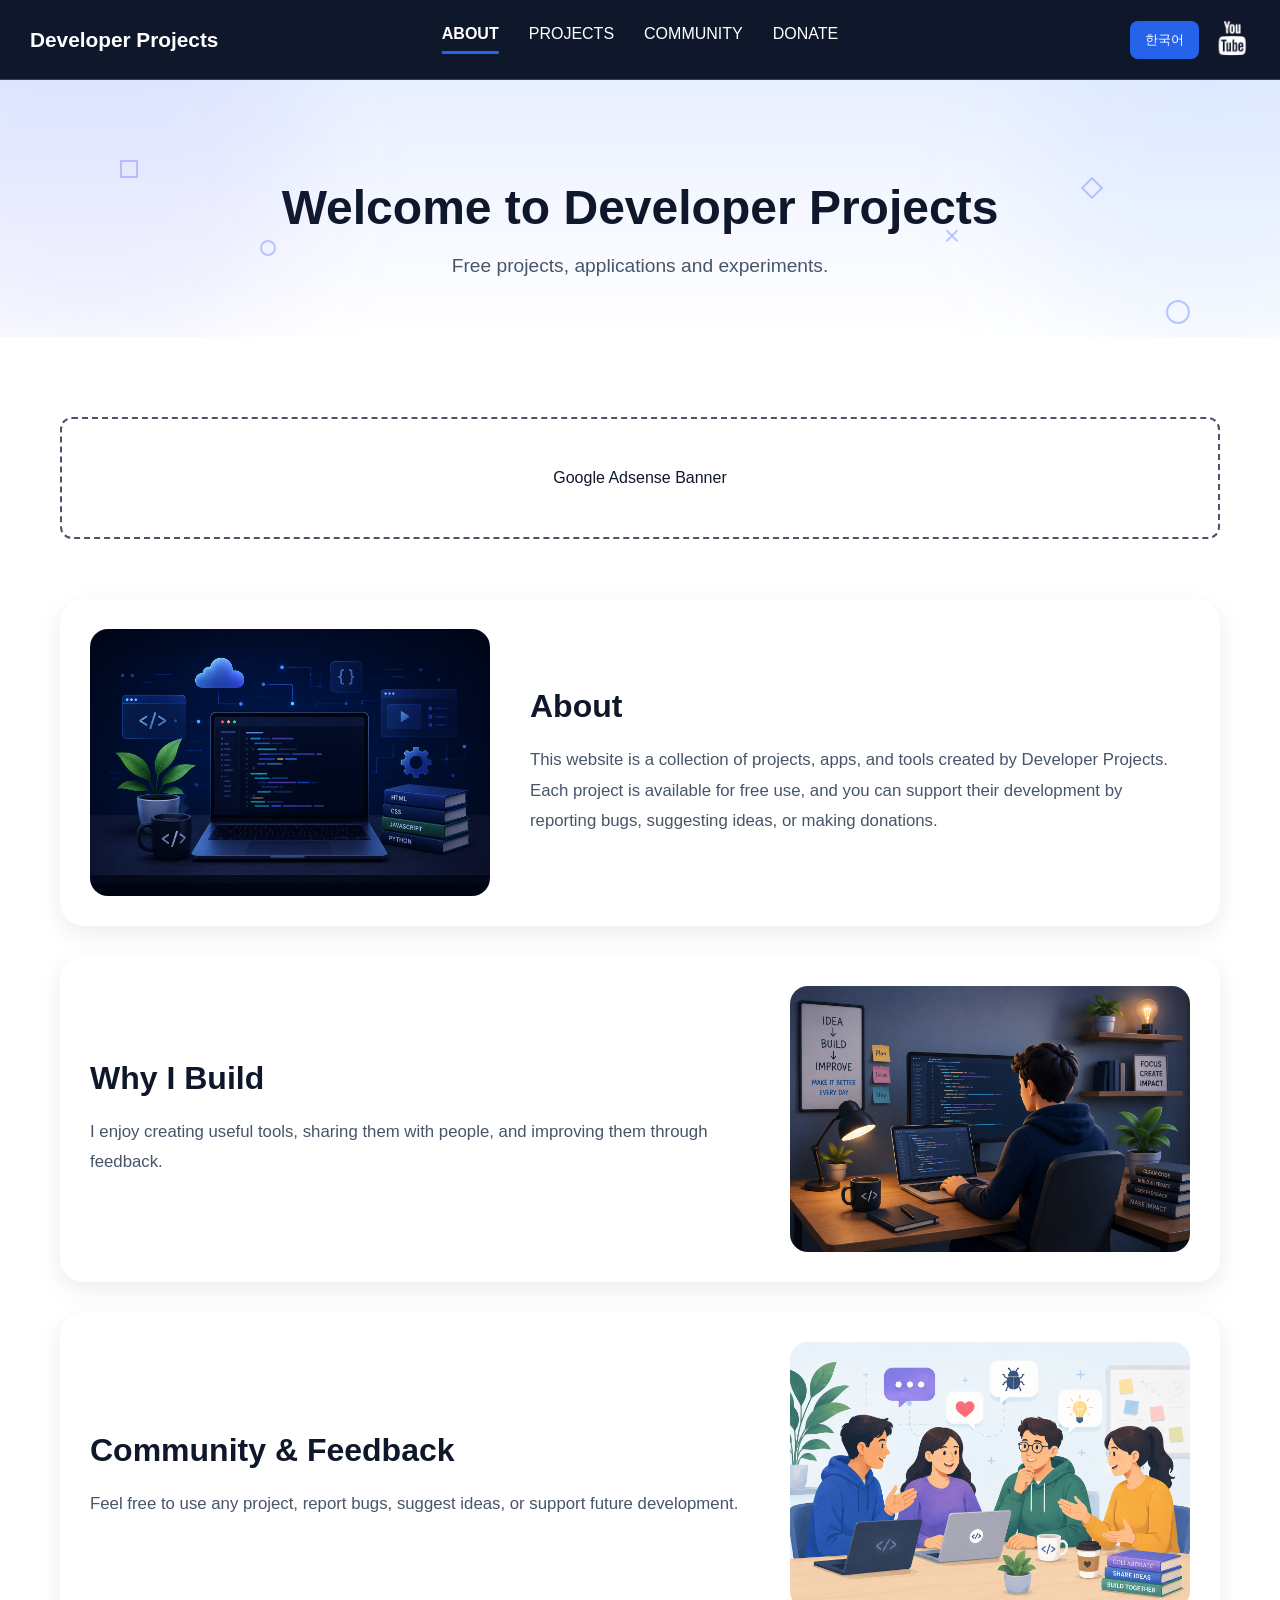
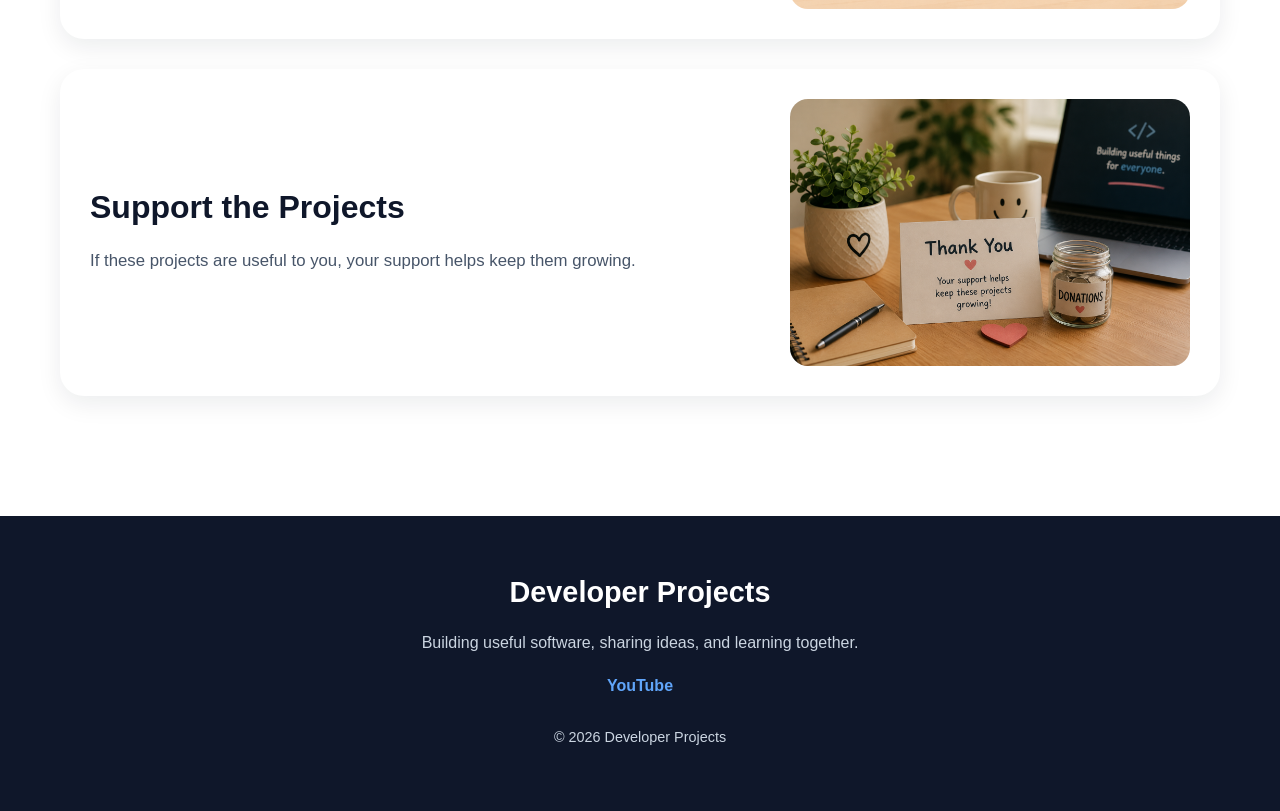
==== index.html @ 78e4c07b "first commit" ====
<!DOCTYPE html>
<html lang="en">

<head>
    <meta charset="UTF-8">
    <meta name="viewport" content="width=device-width, initial-scale=1.0">

    <title>Developer Projects</title>

    <meta name="description" content="Developer Projects - Free applications, tools, experiments and open projects.">

    <meta name="keywords" content="Developer Projects, PhotoStudio, PhotoGroove, GPay, CocoKorea, Software, Tools">

    <link rel="stylesheet" href="assets/css/style.css">
    <link rel="stylesheet" href="assets/css/header.css">
    <link rel="stylesheet" href="assets/css/responsive.css">
</head>

<body>

    <header class="header">

        <button class="mobile-menu-btn" id="mobileMenuBtn">
            ☰
        </button>

        <div class="logo-area">

            <h1 class="site-title">
                Developer Projects
            </h1>

        </div>

        <nav class="nav">

            <a href="index.html" class="active" id="navAbout">
                ABOUT
            </a>

            <a href="projects.html" id="navProjects">
                PROJECTS
            </a>

            <a href="community.html" id="navCommunity">
                COMMUNITY
            </a>

            <a href="donate.html" id="navDonate">
                DONATE
            </a>

        </nav>

        <div class="header-right">

            <button id="languageBtn">
                한국어
            </button>

            <a href="https://www.youtube.com/channel/UCwv8SQlEOPyb59Xp7Ze8T_w" target="_blank" class="youtube-link">
                <img src="assets/images/youtube-logo.png" alt="YouTube" class="youtube-logo">
            </a>

        </div>

    </header>

    <section class="hero">

        <div class="hero-decoration">

            <span class="shape shape1"></span>
            <span class="shape shape2"></span>
            <span class="shape shape3"></span>
            <span class="shape shape4"></span>
            <span class="shape shape5">×</span>

        </div>

        <h2 id="heroTitle">
            Welcome to Developer Projects
        </h2>

        <p id="heroText">

            Free projects, applications and experiments.

        </p>

    </section>

    <main>

        <section class="ad-section">

            <div class="ad-placeholder">

                Google Adsense Banner

            </div>

        </section>

        <section class="about-section">

            <div class="about-card">

                <div class="about-image">

                    <img src="assets/images/about/about-main.jpg" alt="Developer Projects">

                </div>

                <div class="about-content">

                    <h3 id="aboutTitle">
                        About Developer Projects
                    </h3>

                    <p id="aboutText">

                        Developer Projects is a collection of applications,
                        tools, experiments and ideas shared with everyone.

                    </p>

                </div>

            </div>

        </section>

        <section class="mission-section">

            <a href="projects.html" class="mission-card">

                <div class="mission-content">

                    <h3 id="missionTitle">
                        Why I Build
                    </h3>

                    <p id="missionText">
                        I enjoy creating useful tools,
                        sharing them with people,
                        and improving them through feedback.
                    </p>

                </div>

                <div class="mission-image">
                    <img src="assets/images/about/mission.jpg" alt="Why I Build">
                </div>

            </a>

        </section>

        <section class="community-section">

            <a href="community.html" class="community-card">

                <div class="community-content">

                    <h3 id="communityTitle">
                        Community & Feedback
                    </h3>

                    <p id="communityText">
                        Feel free to use any project,
                        report bugs,
                        suggest ideas,
                        or support future development.
                    </p>

                </div>

                <div class="community-image">
                    <img src="assets/images/about/community.jpg" alt="Community">
                </div>

            </a>

        </section>

        <section class="donate-section">

            <a href="donate.html" class="donate-card">

                <div class="donate-content">

                    <h3 id="donateSectionTitle">
                        Support the Projects
                    </h3>

                    <p id="donateSectionText">
                        If these projects are useful to you, your support helps keep them growing.
                    </p>

                </div>

                <div class="donate-image">
                    <img src="assets/images/about/donate.jpg" alt="Donate">
                </div>

            </a>

        </section>

    </main>

    <footer class="footer">

        <div class="footer-content">

            <h3 id="footerTitle">
                Developer Projects
            </h3>

            <p id="footerText">
                Building useful software,
                sharing ideas,
                and learning together.
            </p>

            <a href="https://www.youtube.com/channel/UCwv8SQlEOPyb59Xp7Ze8T_w" target="_blank" class="footer-link"
                id="footerYoutube">
                YouTube
            </a>

            <p class="footer-copy">
                © 2026 Developer Projects
            </p>

        </div>

    </footer>

    <script src="assets/js/language.js"></script>
    <script src="assets/js/menu.js"></script>

</body>

</html>
---- assets/css/style.css ----
* {
    margin: 0;
    padding: 0;
    box-sizing: border-box;
}

body {
    background: #ffffff;
    color: #0f172a;
    font-family:
        Arial,
        Helvetica,
        sans-serif;
}

a {
    text-decoration: none;
    color: inherit;
}


main {
    max-width: 1200px;
    margin: 0 auto;
    padding: 40px 20px;

    width: 100%;
    box-sizing: border-box;
}

.hero {
    position: relative;
    text-align: center;

    padding: 100px 20px 60px;

    overflow: hidden;

    background:
        linear-gradient(
            180deg,
            #e7efff 0%,
            #f4f7ff 45%,
            #ffffff 100%
        );
}

.hero h2 {
    font-size: 3rem;
    margin-bottom: 20px;
}

.hero p {
    font-size: 1.2rem;
    color: #475569;
}

.ad-section {
    margin: 40px 0;
}

.ad-placeholder {
    border: 2px dashed #475569;
    padding: 50px;
    text-align: center;
    border-radius: 12px;
}

.about-section {
    margin-top: 60px;
}

.about-section h3 {
    margin-bottom: 20px;
    font-size: 2rem;
}

.about-section p {
    line-height: 1.8;
    color: #475569;
}

.about-card,
.mission-card,
.community-card,
.donate-card {
    display: flex;
    align-items: center;
    gap: 40px;
    background: #ffffff;
    border-radius: 24px;
    padding: 30px;
    margin-top: 30px;
    box-shadow: 0 8px 24px rgba(15, 23, 42, .08);
}

.about-image,
.mission-image,
.community-image,
.donate-image {
    flex: 0 0 400px;
    min-width: 0;
}

.about-image img,
.mission-image img,
.community-image img,
.donate-image img {
    width: 100%;
    display: block;
    border-radius: 18px;
}

.about-content,
.mission-content,
.community-content,
.donate-content {
    flex: 1;
}

.about-content h3,
.mission-content h3,
.community-content h3,
.donate-content h3 {
    font-size: 2rem;
    margin-bottom: 20px;
    color: #0f172a;
}

.about-content p,
.mission-content p,
.community-content p,
.donate-content p {
    color: #475569;
    line-height: 1.8;
    font-size: 1.05rem;
}

.mission-section,
.community-section,
.donate-section {
    margin-top: 30px;
}

.mission-card,
.community-card,
.donate-card {
    min-height: 220px;
}

.hero-decoration {
    position: absolute;
    inset: 0;
    pointer-events: none;
}

.hero-decoration {
    position: absolute;
    inset: 0;
    width: 100%;
    height: 100%;
    pointer-events: none;
}

/* 흐릿한 배경 원 */

.hero-decoration::before {
    content: "";

    position: absolute;

    width: 420px;
    height: 420px;

    border-radius: 50%;

    background:
        rgba(99, 102, 241, .08);

    filter: blur(60px);

    top: -120px;
    left: -120px;
}

.hero-decoration::after {
    content: "";

    position: absolute;

    width: 380px;
    height: 380px;

    border-radius: 50%;

    background:
        rgba(59, 130, 246, .06);

    filter: blur(60px);

    right: -120px;
    top: -80px;
}

.shape {
    position: absolute;
    opacity: .55;
}

/* 네모 */

.shape1 {
    width: 18px;
    height: 18px;
    border: 2px solid #8b9cff;
    top: 80px;
    left: 120px;
}

/* 원 */

.shape2 {
    width: 16px;
    height: 16px;
    border: 2px solid #8b9cff;
    border-radius: 50%;
    top: 160px;
    left: 260px;
}

/* 다이아 */

.shape3 {
    width: 16px;
    height: 16px;
    border: 2px solid #8b9cff;
    transform: rotate(45deg);
    top: 100px;
    right: 180px;
}

/* 큰 원 */

.shape4 {
    width: 24px;
    height: 24px;
    border: 2px solid #8b9cff;
    border-radius: 50%;
    top: 220px;
    right: 90px;
}

/* X */

.shape5 {
    font-size: 28px;
    color: #8b9cff;
    top: 140px;
    right: 320px;
}

.hero-decoration {
    position: absolute;
    inset: 0;
    width: 100%;
    height: 100%;
    pointer-events: none;
}

.footer {
    margin-top: 80px;

    background: #0f172a;

    color: #ffffff;

    padding: 60px 20px;
}

.footer-content {
    max-width: 1200px;

    margin: auto;

    text-align: center;
}

.footer-content h3 {
    font-size: 1.8rem;

    margin-bottom: 20px;
}

.footer-content p {
    color: #cbd5e1;

    line-height: 1.8;
}

.footer-link {
    display: inline-block;

    margin-top: 20px;

    color: #60a5fa;

    font-weight: 600;
}

.footer-copy {
    margin-top: 30px;

    font-size: .9rem;

    color: #94a3b8;
}
---- assets/css/header.css ----
.header{
    position:sticky;
    top:0;
    z-index:9999;

    height:80px;

    display:flex;
    align-items:center;

    padding:0 30px;

    border-bottom:1px solid #334155;

    background:#0f172a;
}

.logo-area{
    display:flex;
    align-items:center;
}

.site-title{
    font-size:1.3rem;
    color:#ffffff;
}

.nav{
    position:absolute;
    left:50%;
    transform:translateX(-50%);

    display:flex;
    gap:30px;
}

.nav a{
    color:#ffffff;
    font-weight:400;

    padding-bottom:8px;

    border-bottom:3px solid transparent;

    transition:.2s;
}

.nav a.active{
    color:#ffffff;
    font-weight:600;

    border-bottom:3px solid #2563eb;
}

.header-right{
    margin-left:auto;

    display:flex;
    align-items:center;
    gap:15px;
}

#languageBtn{
    background:#2563eb;
    border:none;
    color:white;
    padding:10px 15px;
    border-radius:8px;
    cursor:pointer;
}

.youtube-logo{
    width:36px;
    height:36px;
}

.mobile-menu-btn{
    display:none;

    background:none;
    border:none;

    color:#ffffff;

    font-size:1.8rem;

    cursor:pointer;
}
---- assets/css/responsive.css ----
@media (max-width: 768px) {

    .header {
        position: sticky;
        top: 0;

        height: 64px;

        display: grid;
        grid-template-columns: 48px 1fr auto;
        align-items: center;

        padding: 0 14px;
        gap: 8px;
    }

    .mobile-menu-btn {
        display: block;
        grid-column: 1;
        justify-self: start;
    }

    .logo-area {
        grid-column: 2;
        justify-content: center;
    }

    .site-title {
        font-size: 1rem;
        text-align: center;
        white-space: nowrap;
    }

    .nav {
        position: absolute;
        top: 64px;
        left: 0px;
        right: 0px;
        transform: none;

        width: 100%;

        display: flex;
        flex-direction: column;
        align-items: center;

        gap: 0;

        background: rgba(255, 255, 255, .97);

        border: 1px solid #e2e8f0;
        border-radius: 0;

        box-shadow: 0 14px 35px rgba(15, 23, 42, .18);

        max-height: 0;
        overflow: hidden;

        opacity: 0;

        transition:
            max-height .35s ease,
            opacity .25s ease;
    }

    .nav.open {
        max-height: 300px;
        opacity: 1;
    }

    .nav a {
        width: 100%;

        text-align: center;

        padding: 16px 0;

        font-size: .95rem;

        color: #0f172a;

        border-bottom: 1px solid #e2e8f0;
    }

    .nav a.active {
        color: #2563eb;
        background: #eff6ff;
        border-bottom: 1px solid #e2e8f0;
    }

    .header-right {
        grid-column: 3;

        margin-left: 0;

        justify-self: end;

        display: flex;
        align-items: center;
        gap: 0;
    }

    #languageBtn {
        padding: 8px 12px;
        font-size: .8rem;
    }

    .youtube-link {
        display: none;
    }

    main {
        padding: 30px 14px;
    }

    .hero h2 {
        font-size: 2rem;
        line-height: 1.3;
    }

    .hero p {
        font-size: 1rem;
        line-height: 1.6;
    }

    .about-card,
    .mission-card,
    .community-card,
    .donate-card {
        flex-direction: column;
        gap: 20px;
        padding: 20px;
    }

    .about-image,
    .mission-image,
    .community-image,
    .donate-image {
        flex: unset;
        width: 100%;
    }

    .about-content h3,
    .mission-content h3,
    .community-content h3,
    .donate-content h3 {
        font-size: 1.5rem;
    }

    .about-content p,
    .mission-content p,
    .community-content p,
    .donate-content p {
        font-size: 1rem;
    }

    .ad-placeholder {
        padding: 30px 15px;
    }

    .hero {
        padding: 70px 18px 70px;

        background:
            radial-gradient(circle at 20% 20%,
                rgba(99, 102, 241, .12) 0%,
                transparent 32%),
            radial-gradient(circle at 85% 35%,
                rgba(59, 130, 246, .10) 0%,
                transparent 34%),
            linear-gradient(180deg,
                #e7efff 0%,
                #f4f7ff 55%,
                rgba(255, 255, 255, 0) 100%);
    }

    .hero-decoration {
        display: block;
    }

    .shape {
        opacity: .35;
    }

    .shape1 {
        top: 40px;
        left: 28px;
    }

    .shape2 {
        top: 140px;
        left: 70px;
    }

    .shape3 {
        top: 48px;
        right: 36px;
    }

    .shape4 {
        top: 175px;
        right: 38px;
    }

    .shape5 {
        top: 105px;
        right: 95px;
        font-size: 22px;
    }

}
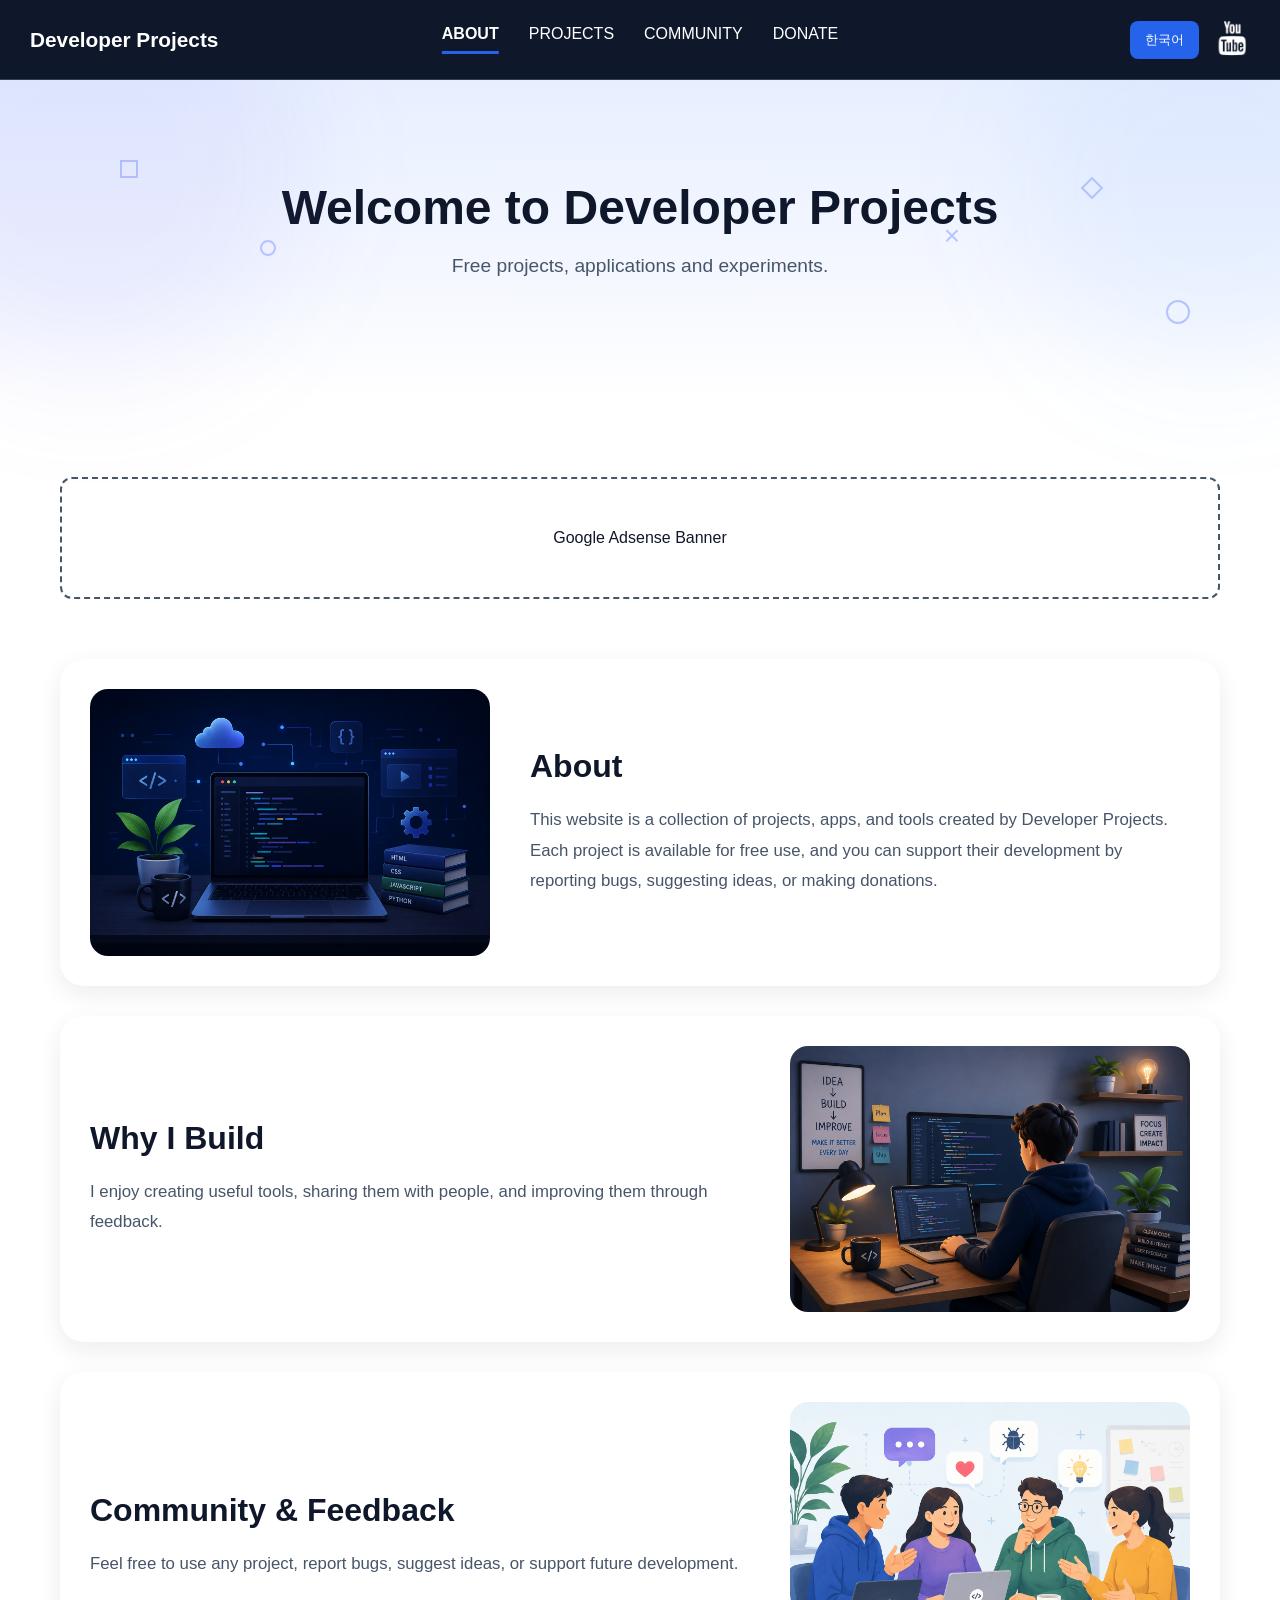
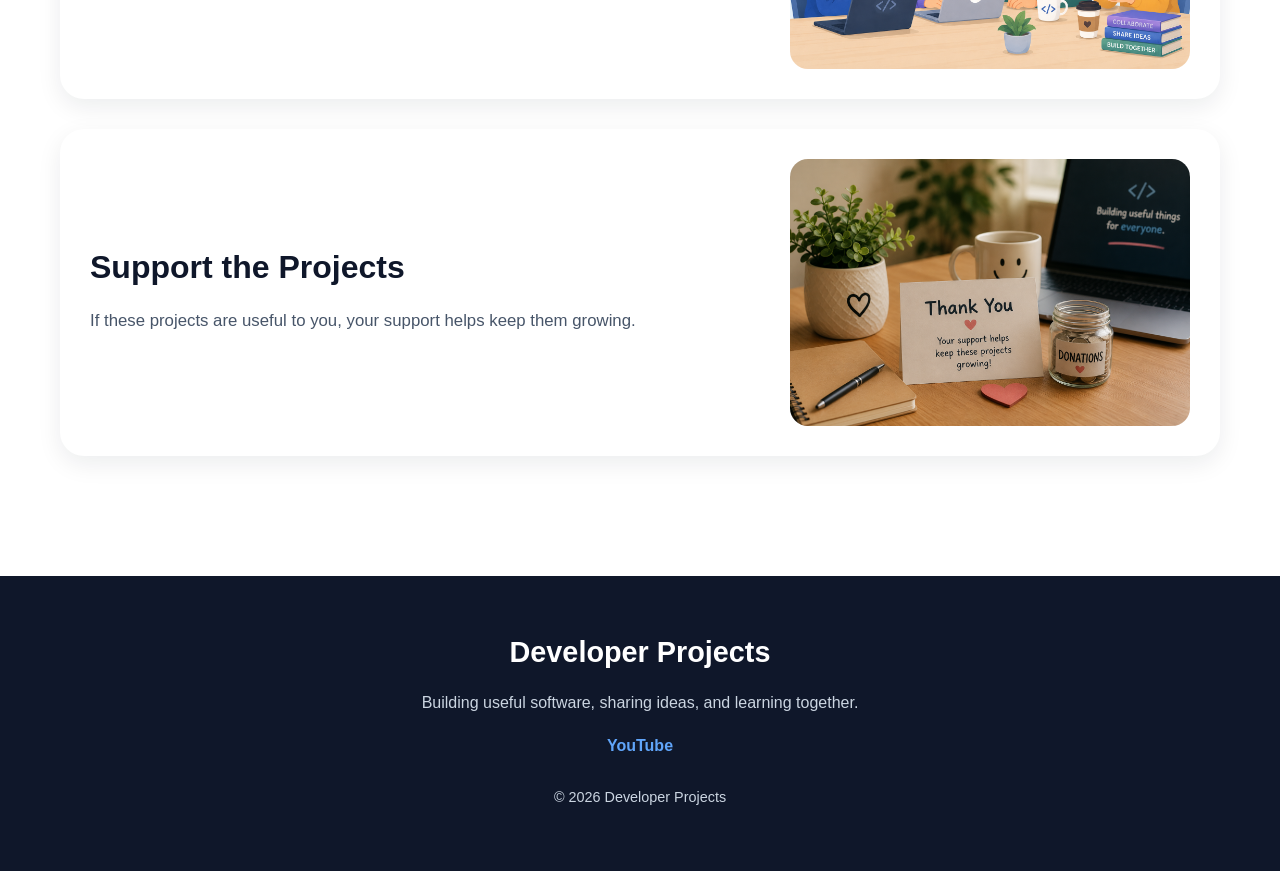
==== commit 8b45766e: "구글 광고" ====
--- a/index.html
+++ b/index.html
@@ -4,6 +4,8 @@
 <head>
     <meta charset="UTF-8">
     <meta name="viewport" content="width=device-width, initial-scale=1.0">
+
+    <meta name="google-site-verification" content="ITRmPogLsHovHp_l26tNloSYML588wvsqqN3-FCbBNU" />
 
     <title>Developer Projects</title>
 
--- a/assets/css/style.css
+++ b/assets/css/style.css
@@ -1,3 +1,9 @@
+html,
+body {
+    width: 100%;
+    overflow-x: hidden;
+}
+
 * {
     margin: 0;
     padding: 0;
@@ -32,15 +38,13 @@
     position: relative;
     text-align: center;
 
-    padding: 100px 20px 60px;
-
-    overflow: hidden;
+    padding: 100px 20px 120px;
 
     background:
         linear-gradient(
             180deg,
             #e7efff 0%,
-            #f4f7ff 45%,
+            #f4f7ff 60%,
             #ffffff 100%
         );
 }
@@ -151,12 +155,6 @@
 .hero-decoration {
     position: absolute;
     inset: 0;
-    pointer-events: none;
-}
-
-.hero-decoration {
-    position: absolute;
-    inset: 0;
     width: 100%;
     height: 100%;
     pointer-events: none;
@@ -259,14 +257,6 @@
     right: 320px;
 }
 
-.hero-decoration {
-    position: absolute;
-    inset: 0;
-    width: 100%;
-    height: 100%;
-    pointer-events: none;
-}
-
 .footer {
     margin-top: 80px;
 
